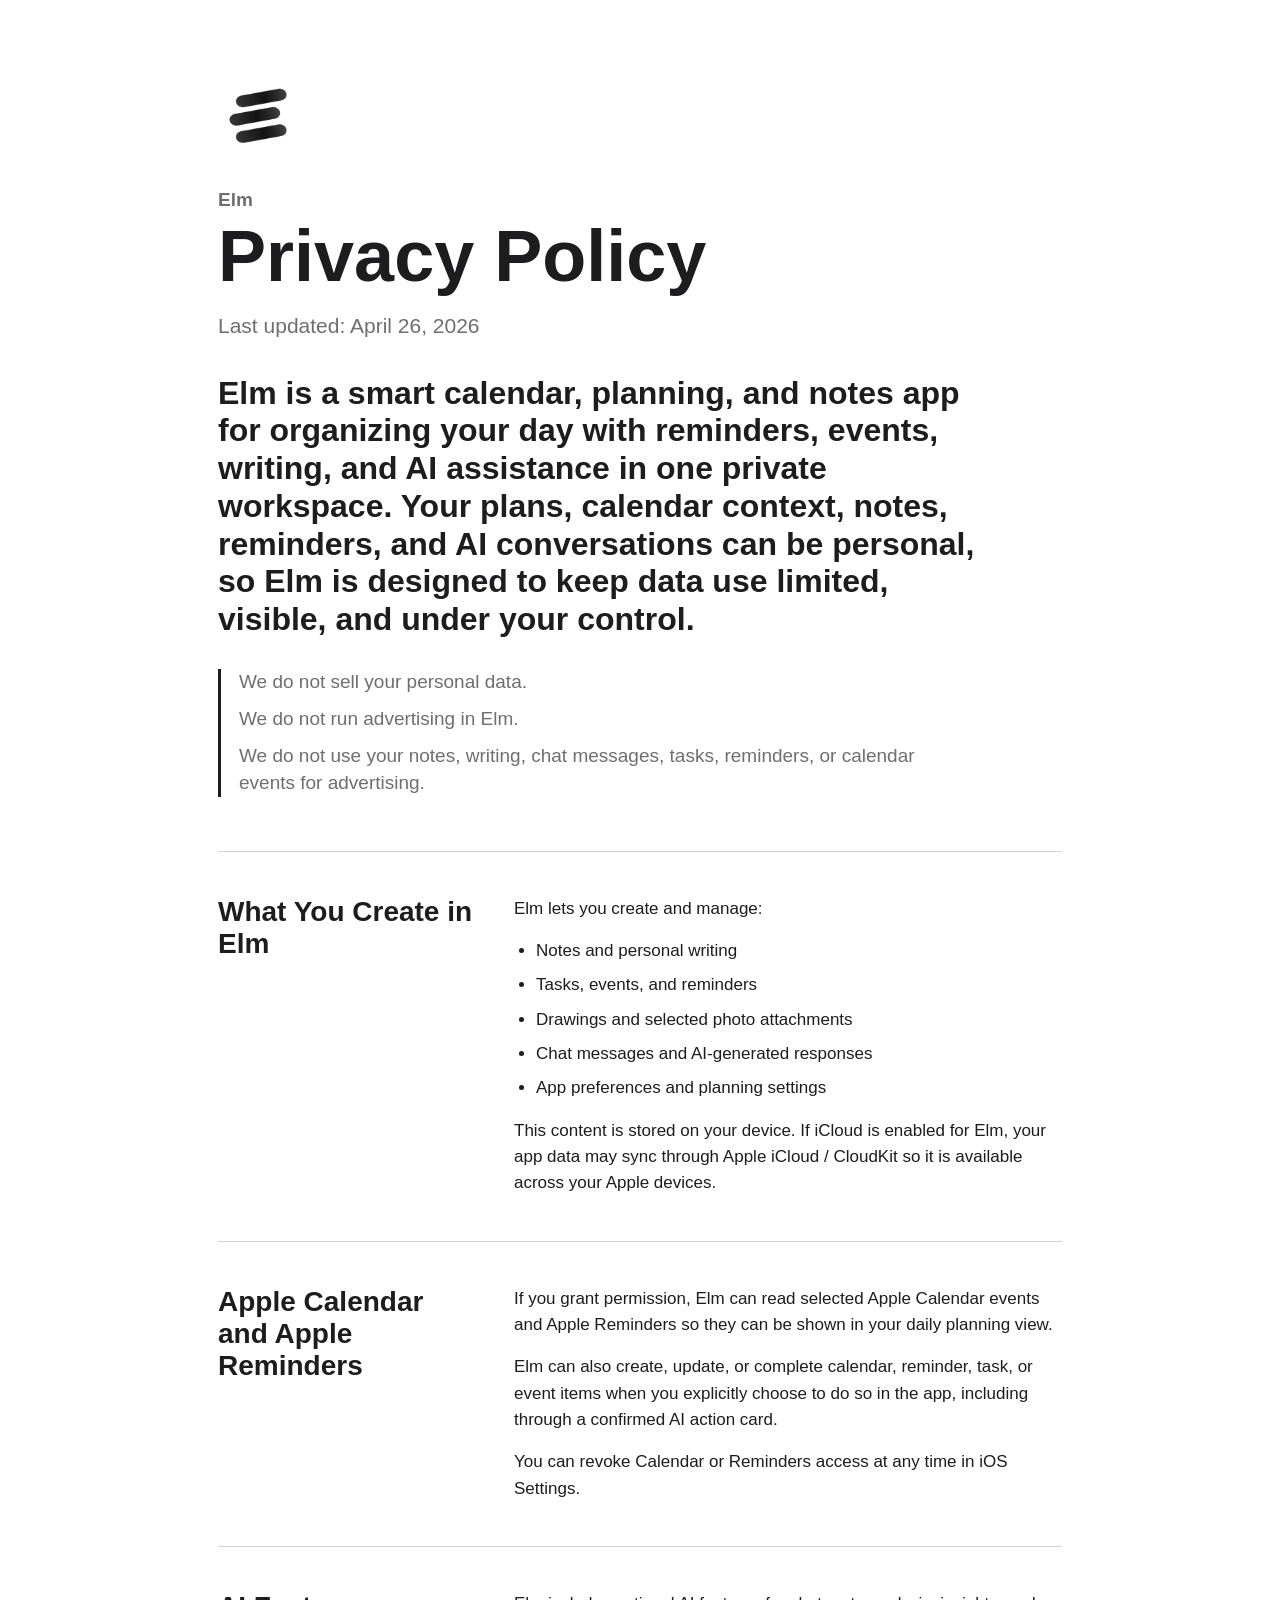
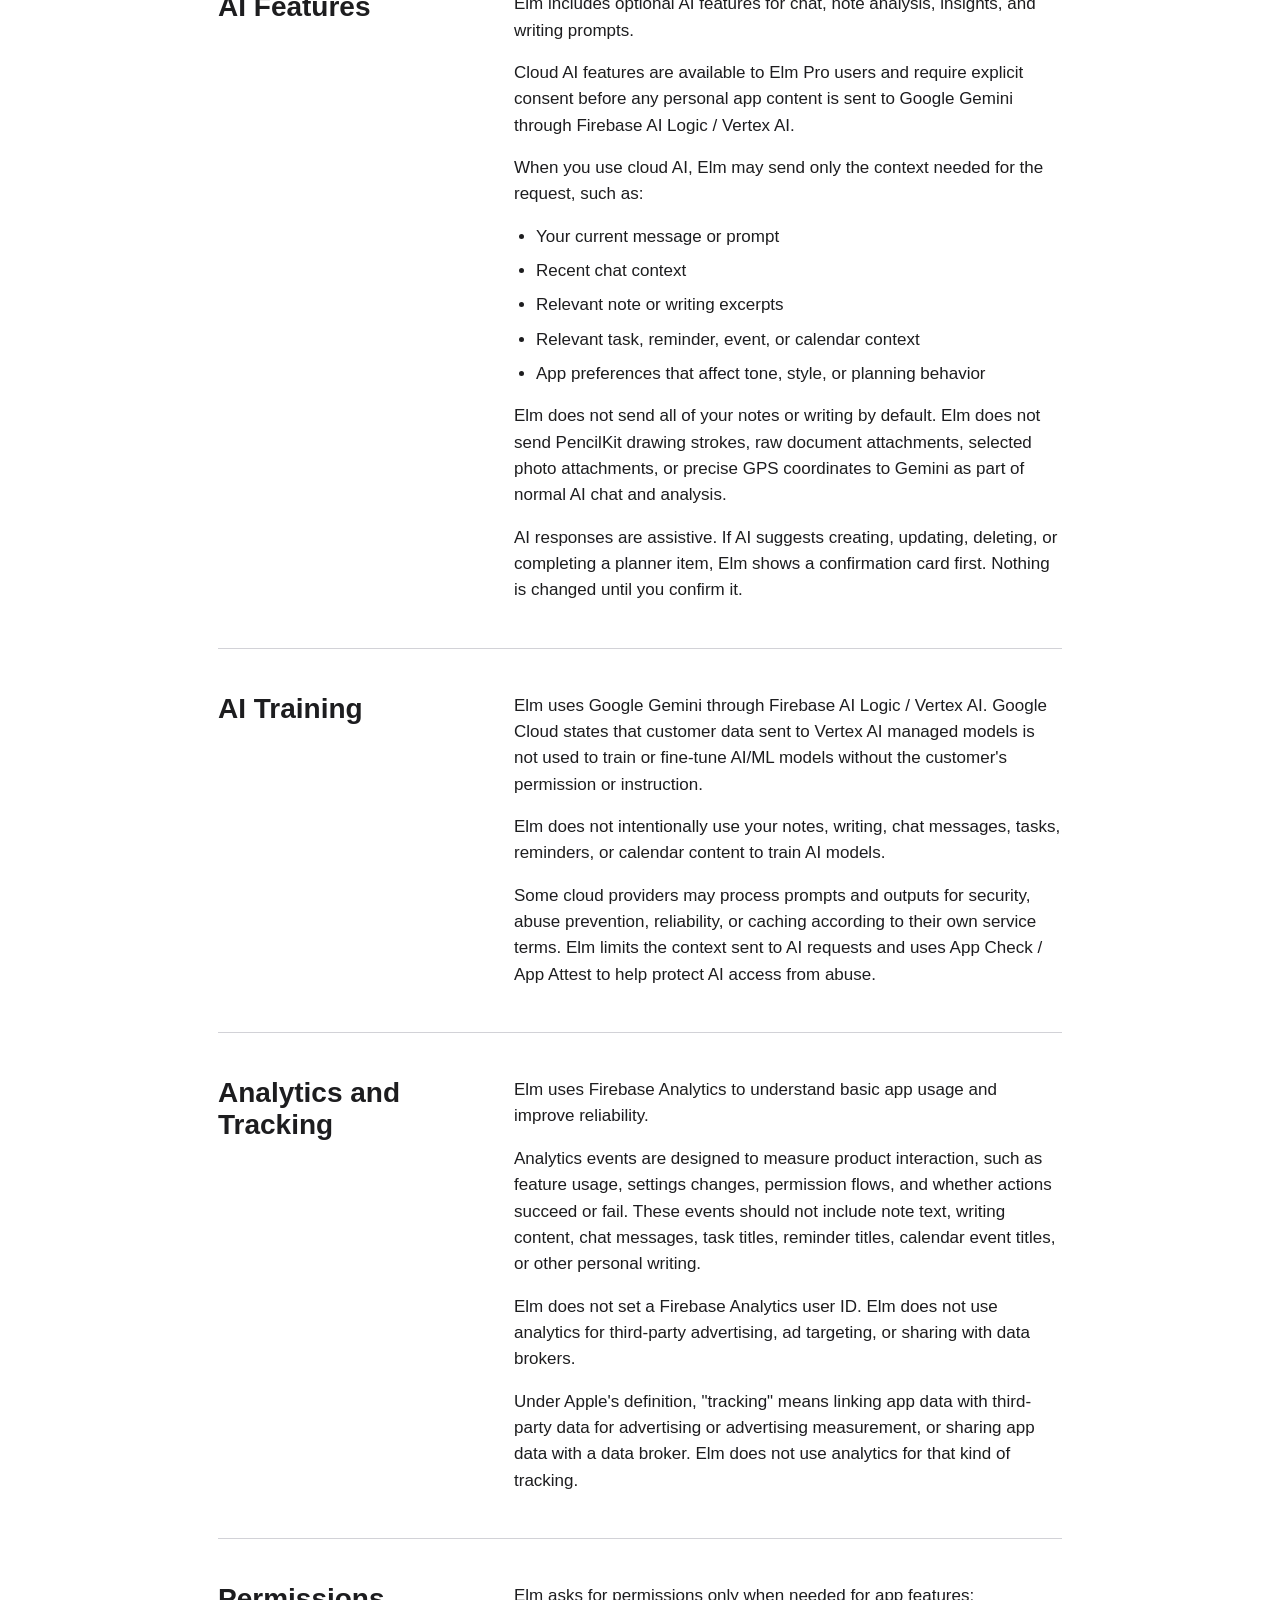
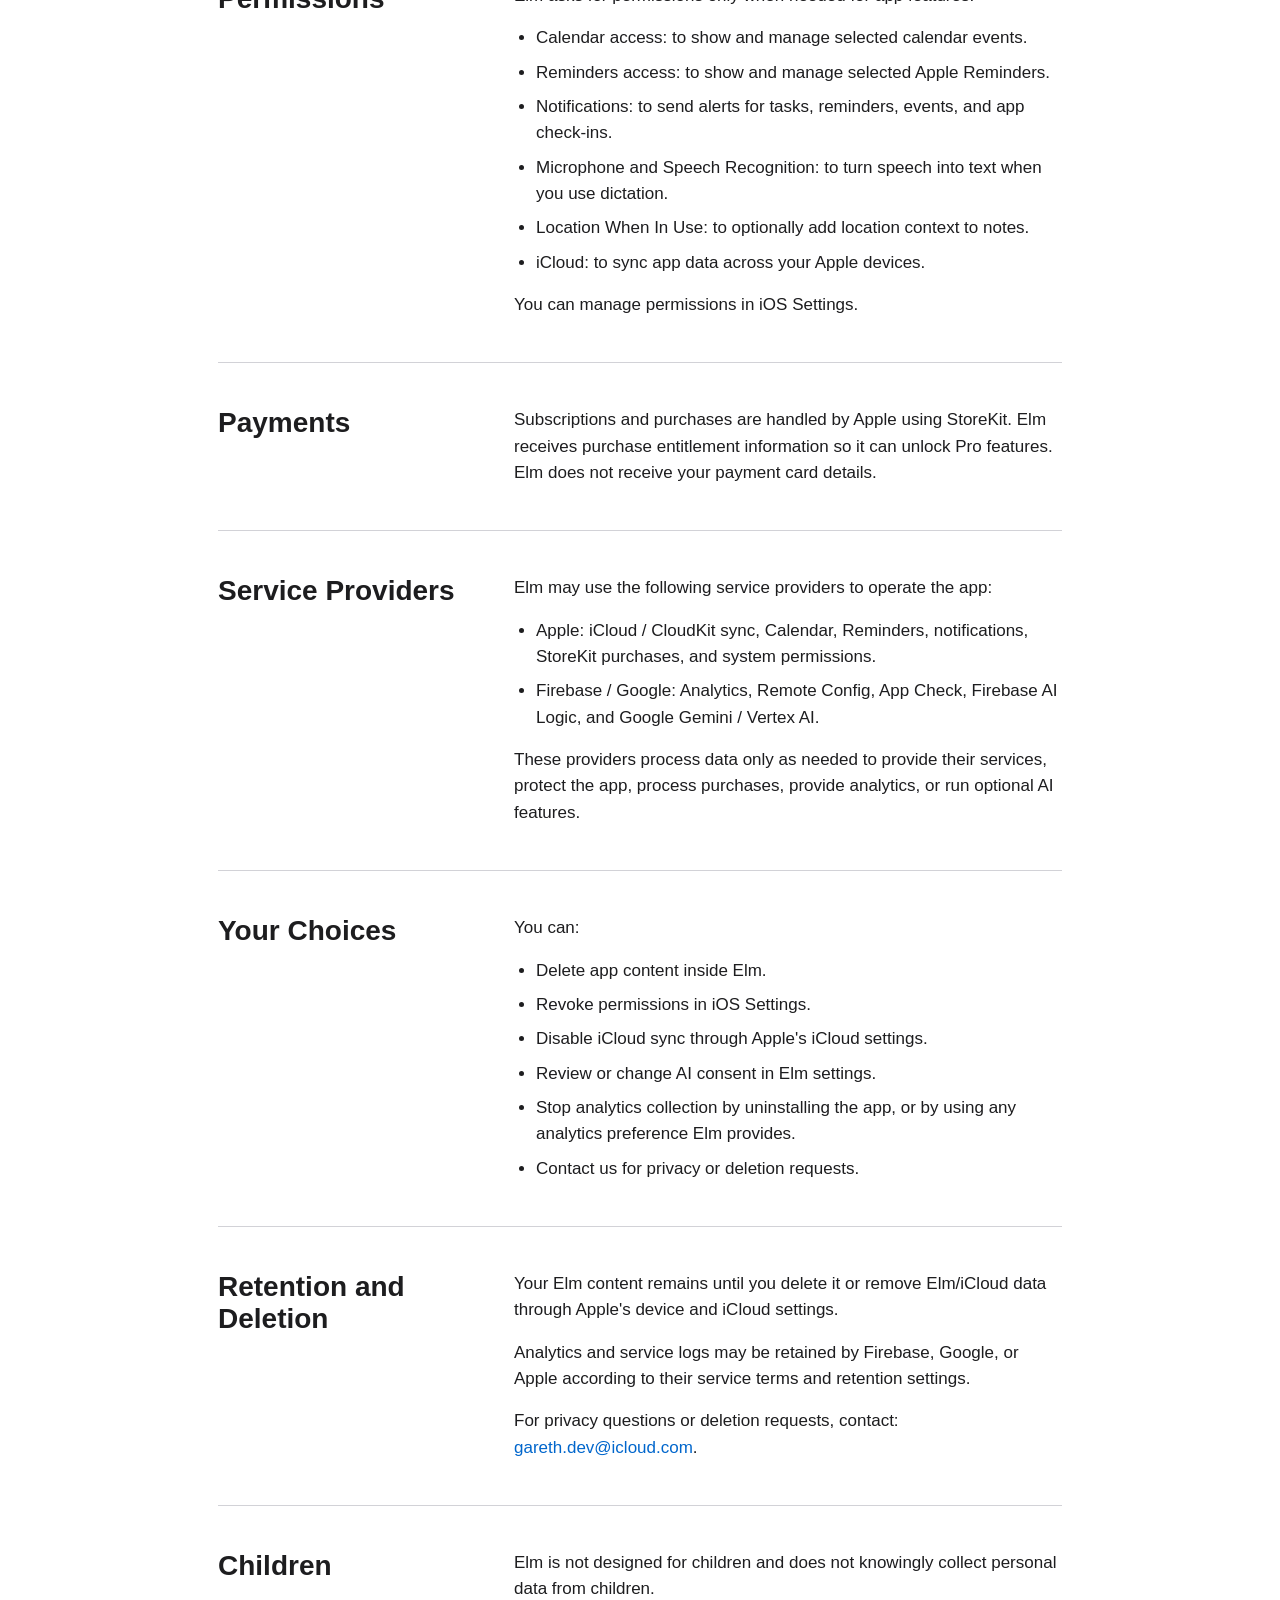
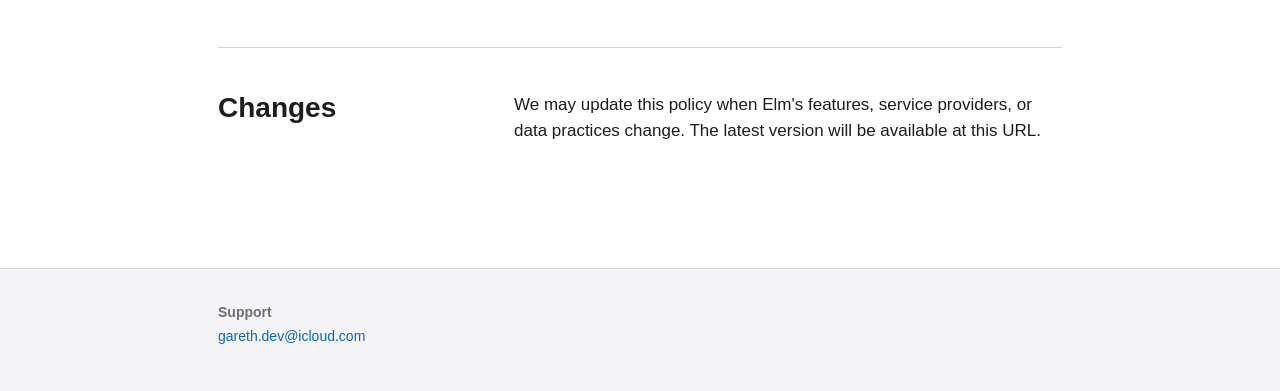
==== index.html @ 687cd0aa "Update Elm privacy policy site" ====
<!DOCTYPE html>
<html lang="en">
  <head>
    <meta charset="UTF-8" />
    <meta name="viewport" content="width=device-width, initial-scale=1.0" />
    <meta
      name="description"
      content="Privacy policy for Elm, a smart calendar and planning app for notes, reminders, events, writing, and optional AI assistance."
    />
    <meta name="application-name" content="Elm" />
    <meta name="robots" content="index, follow" />
    <meta name="theme-color" content="#f5f5f7" />
    <meta property="og:title" content="Elm Privacy Policy" />
    <meta
      property="og:description"
      content="How Elm handles notes, calendar context, reminders, analytics, payments, and optional AI features."
    />
    <meta property="og:type" content="website" />
    <meta name="twitter:card" content="summary" />
    <meta name="twitter:title" content="Elm Privacy Policy" />
    <meta
      name="twitter:description"
      content="How Elm handles notes, calendar context, reminders, analytics, payments, and optional AI features."
    />
    <title>Elm Privacy Policy</title>
    <link rel="stylesheet" href="styles.css" />
  </head>
  <body>
    <main class="policy-page">
      <article class="policy-document" aria-labelledby="policy-title">
        <header class="policy-header">
          <img
            src="elm-ghost-light.png"
            class="policy-logo"
            alt="Elm Ghost logo"
          />
          <p class="product-name">Elm</p>
          <h1 id="policy-title">Privacy Policy</h1>
          <p class="updated">Last updated: April 26, 2026</p>
          <p class="lead">
            Elm is a smart calendar, planning, and notes app for organizing your
            day with reminders, events, writing, and AI assistance in one
            private workspace. Your plans, calendar context, notes, reminders,
            and AI conversations can be personal, so Elm is designed to keep
            data use limited, visible, and under your control.
          </p>
          <div class="promise-list" aria-label="Privacy commitments">
            <p>We do not sell your personal data.</p>
            <p>We do not run advertising in Elm.</p>
            <p>
              We do not use your notes, writing, chat messages, tasks,
              reminders, or calendar events for advertising.
            </p>
          </div>
        </header>

        <section>
          <h2>What You Create in Elm</h2>
          <div class="section-content">
            <p>Elm lets you create and manage:</p>
            <ul>
              <li>Notes and personal writing</li>
              <li>Tasks, events, and reminders</li>
              <li>Drawings and selected photo attachments</li>
              <li>Chat messages and AI-generated responses</li>
              <li>App preferences and planning settings</li>
            </ul>
            <p>
              This content is stored on your device. If iCloud is enabled for
              Elm, your app data may sync through Apple iCloud / CloudKit so it
              is available across your Apple devices.
            </p>
          </div>
        </section>

        <section>
          <h2>Apple Calendar and Apple Reminders</h2>
          <div class="section-content">
            <p>
              If you grant permission, Elm can read selected Apple Calendar
              events and Apple Reminders so they can be shown in your daily
              planning view.
            </p>
            <p>
              Elm can also create, update, or complete calendar, reminder, task,
              or event items when you explicitly choose to do so in the app,
              including through a confirmed AI action card.
            </p>
            <p>
              You can revoke Calendar or Reminders access at any time in iOS
              Settings.
            </p>
          </div>
        </section>

        <section>
          <h2>AI Features</h2>
          <div class="section-content">
            <p>
              Elm includes optional AI features for chat, note analysis,
              insights, and writing prompts.
            </p>
            <p>
              Cloud AI features are available to Elm Pro users and require
              explicit consent before any personal app content is sent to Google
              Gemini through Firebase AI Logic / Vertex AI.
            </p>
            <p>
              When you use cloud AI, Elm may send only the context needed for
              the request, such as:
            </p>
            <ul>
              <li>Your current message or prompt</li>
              <li>Recent chat context</li>
              <li>Relevant note or writing excerpts</li>
              <li>Relevant task, reminder, event, or calendar context</li>
              <li>
                App preferences that affect tone, style, or planning behavior
              </li>
            </ul>
            <p>
              Elm does not send all of your notes or writing by default. Elm
              does not send PencilKit drawing strokes, raw document attachments,
              selected photo attachments, or precise GPS coordinates to Gemini
              as part of normal AI chat and analysis.
            </p>
            <p>
              AI responses are assistive. If AI suggests creating, updating,
              deleting, or completing a planner item, Elm shows a confirmation
              card first. Nothing is changed until you confirm it.
            </p>
          </div>
        </section>

        <section>
          <h2>AI Training</h2>
          <div class="section-content">
            <p>
              Elm uses Google Gemini through Firebase AI Logic / Vertex AI.
              Google Cloud states that customer data sent to Vertex AI managed
              models is not used to train or fine-tune AI/ML models without the
              customer's permission or instruction.
            </p>
            <p>
              Elm does not intentionally use your notes, writing, chat messages,
              tasks, reminders, or calendar content to train AI models.
            </p>
            <p>
              Some cloud providers may process prompts and outputs for security,
              abuse prevention, reliability, or caching according to their own
              service terms. Elm limits the context sent to AI requests and uses
              App Check / App Attest to help protect AI access from abuse.
            </p>
          </div>
        </section>

        <section>
          <h2>Analytics and Tracking</h2>
          <div class="section-content">
            <p>
              Elm uses Firebase Analytics to understand basic app usage and
              improve reliability.
            </p>
            <p>
              Analytics events are designed to measure product interaction, such
              as feature usage, settings changes, permission flows, and whether
              actions succeed or fail. These events should not include note
              text, writing content, chat messages, task titles, reminder
              titles, calendar event titles, or other personal writing.
            </p>
            <p>
              Elm does not set a Firebase Analytics user ID. Elm does not use
              analytics for third-party advertising, ad targeting, or sharing
              with data brokers.
            </p>
            <p>
              Under Apple's definition, "tracking" means linking app data with
              third-party data for advertising or advertising measurement, or
              sharing app data with a data broker. Elm does not use analytics
              for that kind of tracking.
            </p>
          </div>
        </section>

        <section>
          <h2>Permissions</h2>
          <div class="section-content">
            <p>Elm asks for permissions only when needed for app features:</p>
            <ul>
              <li>
                Calendar access: to show and manage selected calendar events.
              </li>
              <li>
                Reminders access: to show and manage selected Apple Reminders.
              </li>
              <li>
                Notifications: to send alerts for tasks, reminders, events, and
                app check-ins.
              </li>
              <li>
                Microphone and Speech Recognition: to turn speech into text when
                you use dictation.
              </li>
              <li>
                Location When In Use: to optionally add location context to
                notes.
              </li>
              <li>iCloud: to sync app data across your Apple devices.</li>
            </ul>
            <p>You can manage permissions in iOS Settings.</p>
          </div>
        </section>

        <section>
          <h2>Payments</h2>
          <div class="section-content">
            <p>
              Subscriptions and purchases are handled by Apple using StoreKit.
              Elm receives purchase entitlement information so it can unlock
              Pro features. Elm does not receive your payment card details.
            </p>
          </div>
        </section>

        <section>
          <h2>Service Providers</h2>
          <div class="section-content">
            <p>Elm may use the following service providers to operate the app:</p>
            <ul>
              <li>
                Apple: iCloud / CloudKit sync, Calendar, Reminders,
                notifications, StoreKit purchases, and system permissions.
              </li>
              <li>
                Firebase / Google: Analytics, Remote Config, App Check, Firebase
                AI Logic, and Google Gemini / Vertex AI.
              </li>
            </ul>
            <p>
              These providers process data only as needed to provide their
              services, protect the app, process purchases, provide analytics,
              or run optional AI features.
            </p>
          </div>
        </section>

        <section>
          <h2>Your Choices</h2>
          <div class="section-content">
            <p>You can:</p>
            <ul>
              <li>Delete app content inside Elm.</li>
              <li>Revoke permissions in iOS Settings.</li>
              <li>Disable iCloud sync through Apple's iCloud settings.</li>
              <li>Review or change AI consent in Elm settings.</li>
              <li>
                Stop analytics collection by uninstalling the app, or by using
                any analytics preference Elm provides.
              </li>
              <li>Contact us for privacy or deletion requests.</li>
            </ul>
          </div>
        </section>

        <section>
          <h2>Retention and Deletion</h2>
          <div class="section-content">
            <p>
              Your Elm content remains until you delete it or remove Elm/iCloud
              data through Apple's device and iCloud settings.
            </p>
            <p>
              Analytics and service logs may be retained by Firebase, Google, or
              Apple according to their service terms and retention settings.
            </p>
            <p>
              For privacy questions or deletion requests, contact:
              <a href="mailto:gareth.dev@icloud.com">gareth.dev@icloud.com</a>.
            </p>
          </div>
        </section>

        <section>
          <h2>Children</h2>
          <div class="section-content">
            <p>
              Elm is not designed for children and does not knowingly collect
              personal data from children.
            </p>
          </div>
        </section>

        <section>
          <h2>Changes</h2>
          <div class="section-content">
            <p>
              We may update this policy when Elm's features, service providers,
              or data practices change. The latest version will be available at
              this URL.
            </p>
          </div>
        </section>
      </article>
    </main>

    <footer class="site-footer">
      <p>Support</p>
      <a href="mailto:gareth.dev@icloud.com">gareth.dev@icloud.com</a>
    </footer>
  </body>
</html>
---- styles.css ----
:root {
  --page: #f5f5f7;
  --surface: #ffffff;
  --text: #1d1d1f;
  --secondary: #6e6e73;
  --separator: #d2d2d7;
  --link: #0066cc;
  --link-hover: #004c99;
}

* {
  box-sizing: border-box;
}

html {
  background: var(--page);
  color: var(--text);
  font-family: -apple-system, BlinkMacSystemFont, "SF Pro Text", "Helvetica Neue",
    Arial, sans-serif;
  font-size: 17px;
}

body {
  margin: 0;
  min-height: 100vh;
  background: var(--page);
}

img {
  display: block;
  max-width: 100%;
  height: auto;
}

a {
  color: var(--link);
  text-decoration: none;
}

a:hover,
a:focus-visible {
  color: var(--link-hover);
  text-decoration: underline;
}

.policy-page {
  background: var(--surface);
  border-bottom: 1px solid var(--separator);
}

.policy-document {
  width: min(100%, 900px);
  margin: 0 auto;
  padding: 72px 28px 80px;
}

.policy-header {
  padding-bottom: 54px;
}

.policy-logo {
  width: 88px;
  height: 88px;
  margin-bottom: 28px;
  object-fit: contain;
}

.product-name {
  margin: 0 0 6px;
  color: var(--secondary);
  font-size: 19px;
  font-weight: 600;
  line-height: 1.3;
}

h1,
h2,
p {
  margin: 0;
}

h1 {
  max-width: 760px;
  font-size: clamp(44px, 7vw, 72px);
  font-weight: 700;
  line-height: 1.04;
}

.updated {
  margin-top: 18px;
  color: var(--secondary);
  font-size: 21px;
  line-height: 1.38;
}

.lead {
  max-width: 760px;
  margin-top: 34px;
  font-size: clamp(23px, 3vw, 32px);
  font-weight: 600;
  line-height: 1.18;
}

.promise-list {
  display: grid;
  gap: 10px;
  max-width: 720px;
  margin-top: 30px;
  padding-left: 18px;
  border-left: 3px solid var(--text);
}

.promise-list p {
  color: var(--secondary);
  font-size: 19px;
  line-height: 1.42;
}

section {
  display: grid;
  grid-template-columns: minmax(180px, 260px) minmax(0, 1fr);
  column-gap: 36px;
  padding: 44px 0;
  border-top: 1px solid var(--separator);
}

section h2 {
  font-size: 28px;
  font-weight: 700;
  line-height: 1.14;
}

.section-content {
  grid-column: 2;
}

.section-content p + p,
.section-content p + ul,
.section-content ul + p {
  margin-top: 16px;
}

section p,
section li {
  color: var(--text);
  font-size: 17px;
  line-height: 1.55;
}

ul {
  margin: 0;
  padding-left: 22px;
}

li + li {
  margin-top: 8px;
}

.site-footer {
  width: min(100%, 900px);
  margin: 0 auto;
  padding: 34px 28px 44px;
  color: var(--secondary);
  font-size: 14px;
  line-height: 1.4;
}

.site-footer p {
  margin-bottom: 4px;
  font-weight: 600;
}

@media (max-width: 700px) {
  html {
    font-size: 16px;
  }

  .policy-document {
    padding: 48px 22px 64px;
  }

  .policy-header {
    padding-bottom: 38px;
  }

  .policy-logo {
    width: 72px;
    height: 72px;
    margin-bottom: 22px;
  }

  .updated {
    font-size: 18px;
  }

  .lead {
    margin-top: 26px;
  }

  section {
    display: block;
    padding: 34px 0;
  }

  section h2 {
    margin-bottom: 18px;
    font-size: 24px;
  }

  .section-content p + p,
  .section-content p + ul,
  .section-content ul + p {
    margin-top: 14px;
  }

  .site-footer {
    padding: 28px 22px 38px;
  }
}
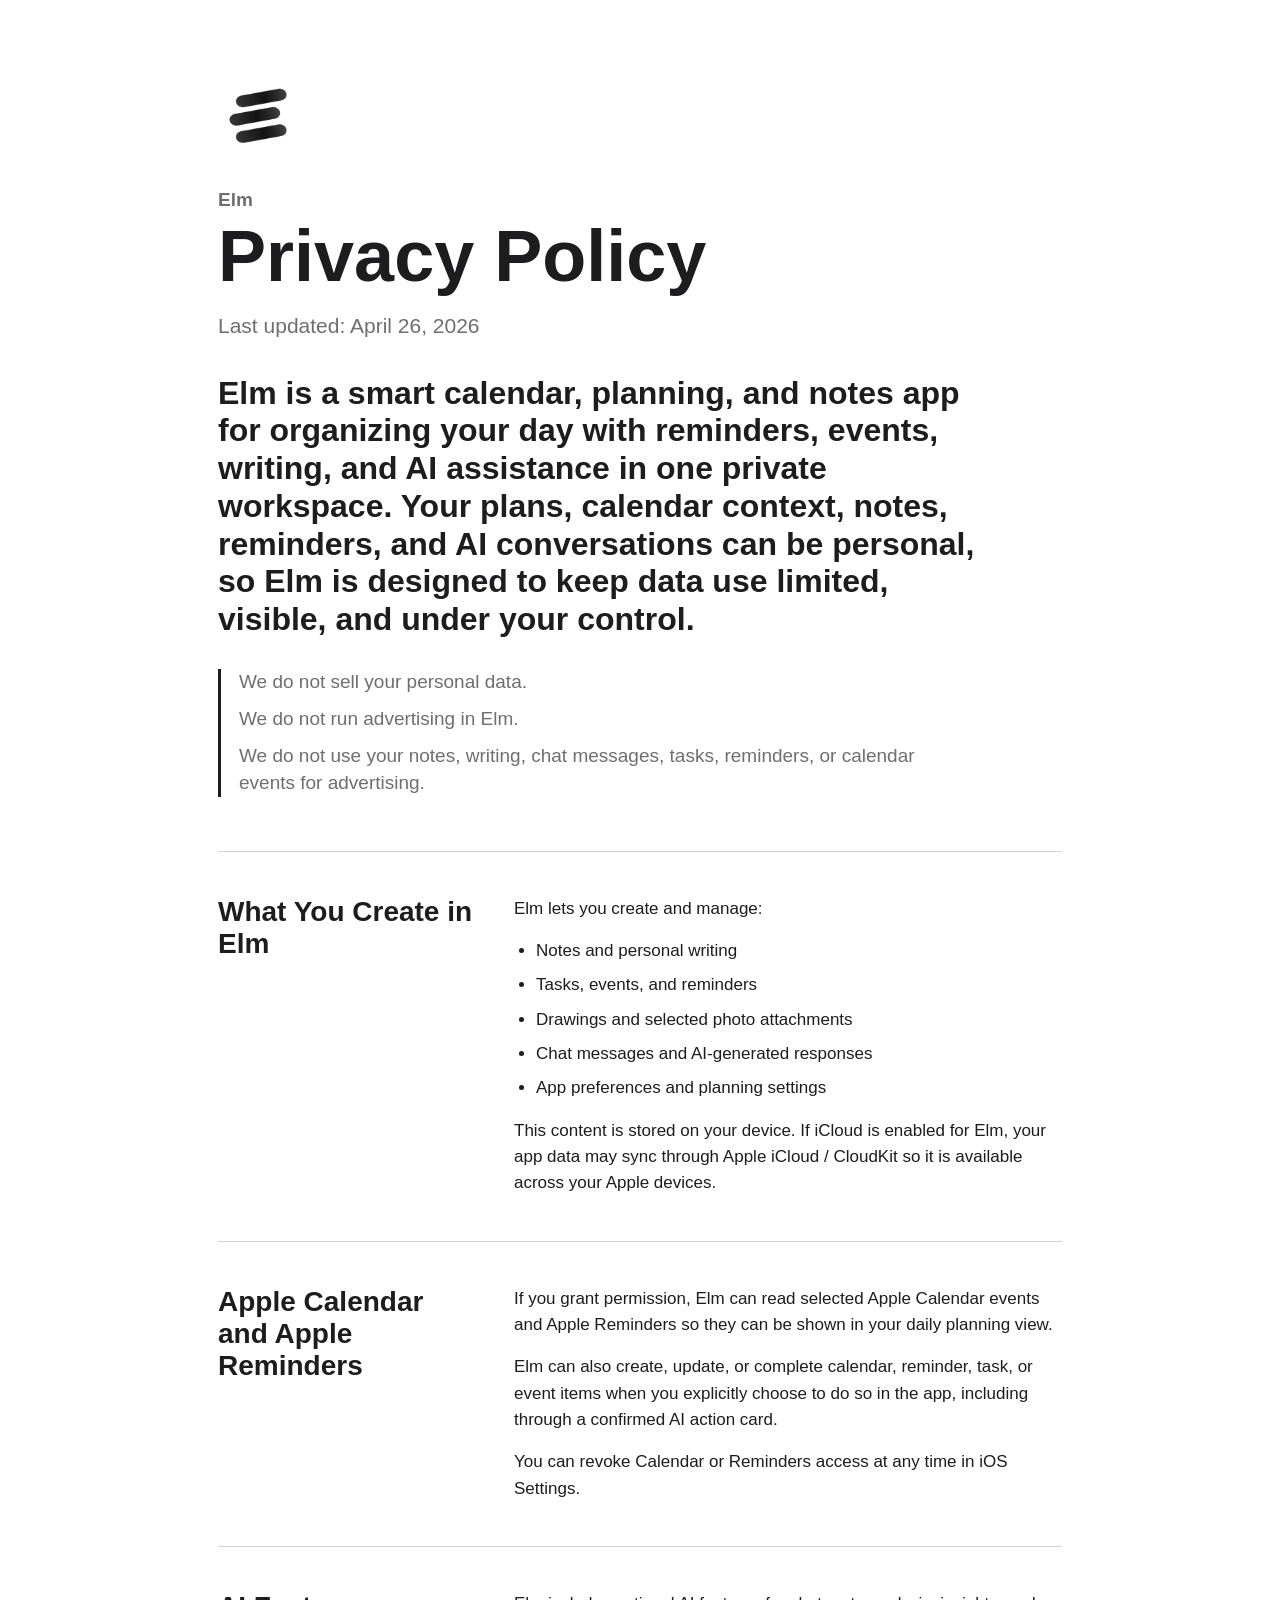
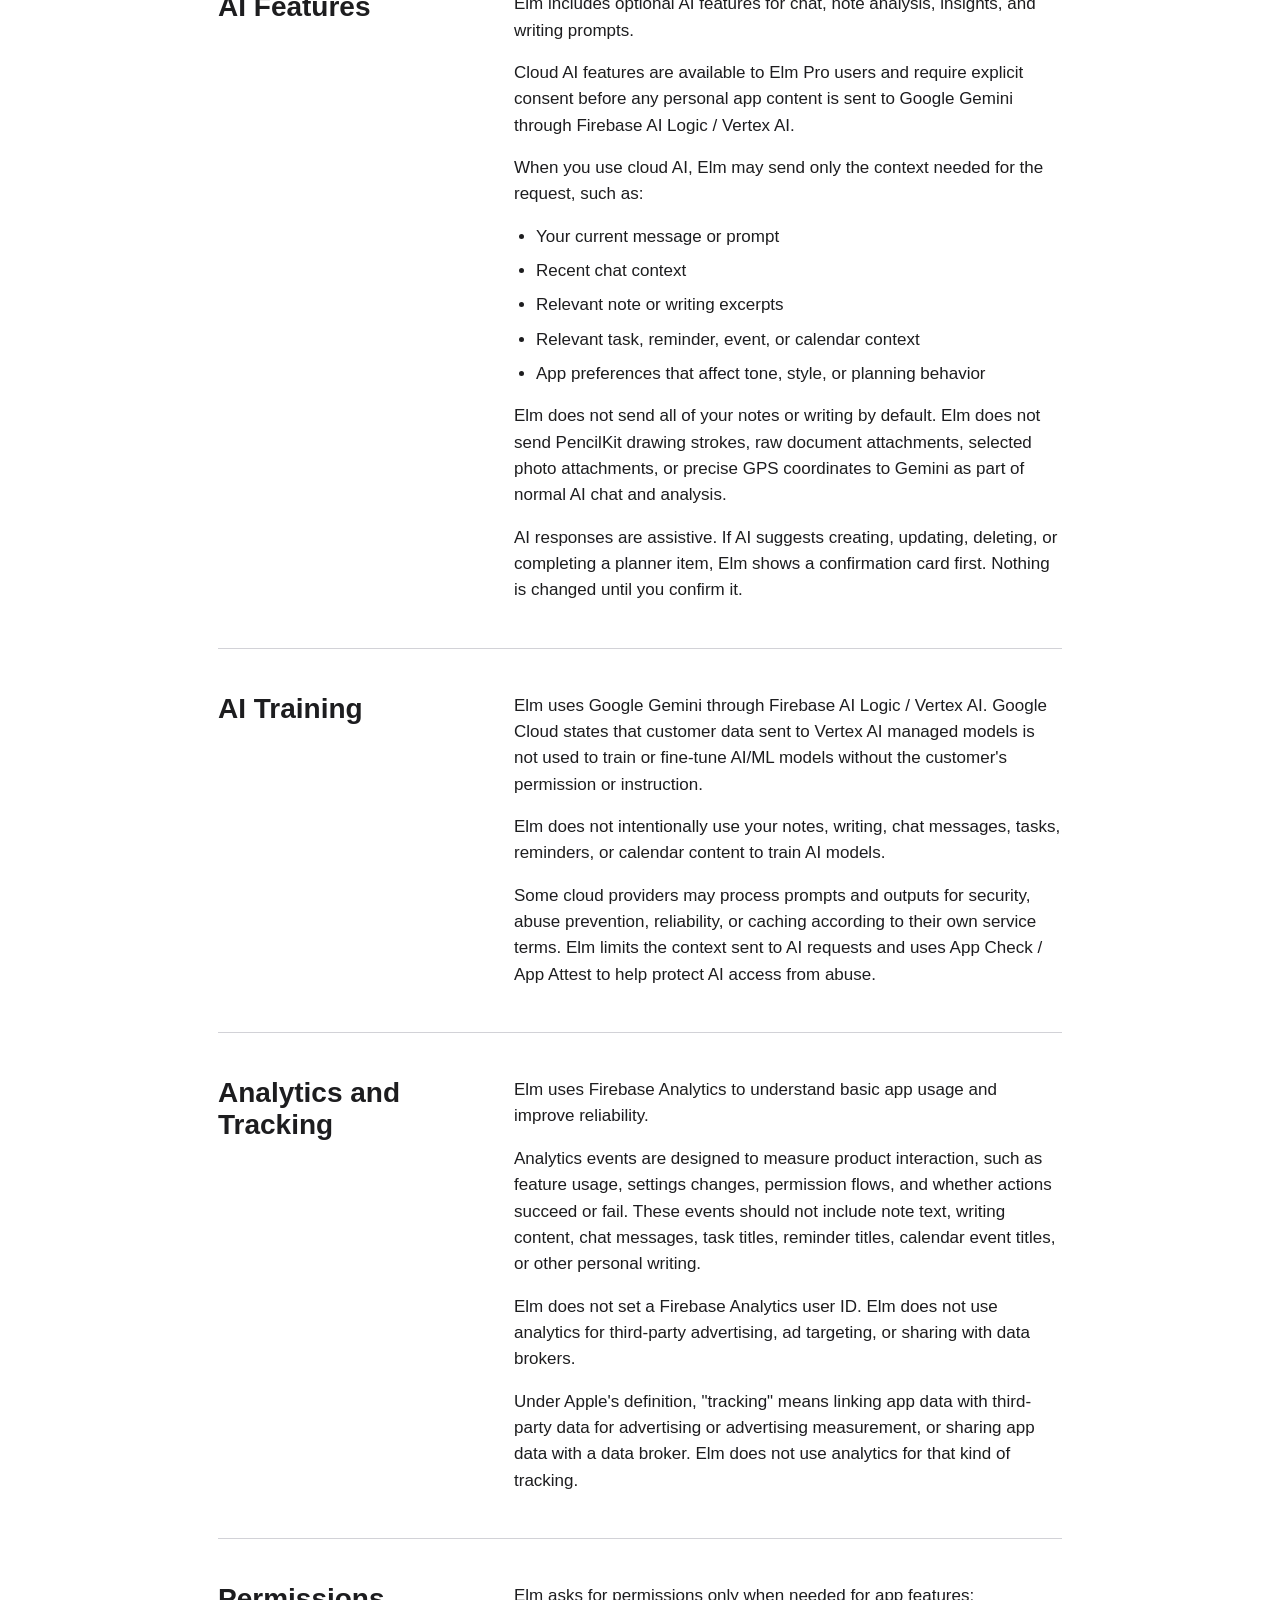
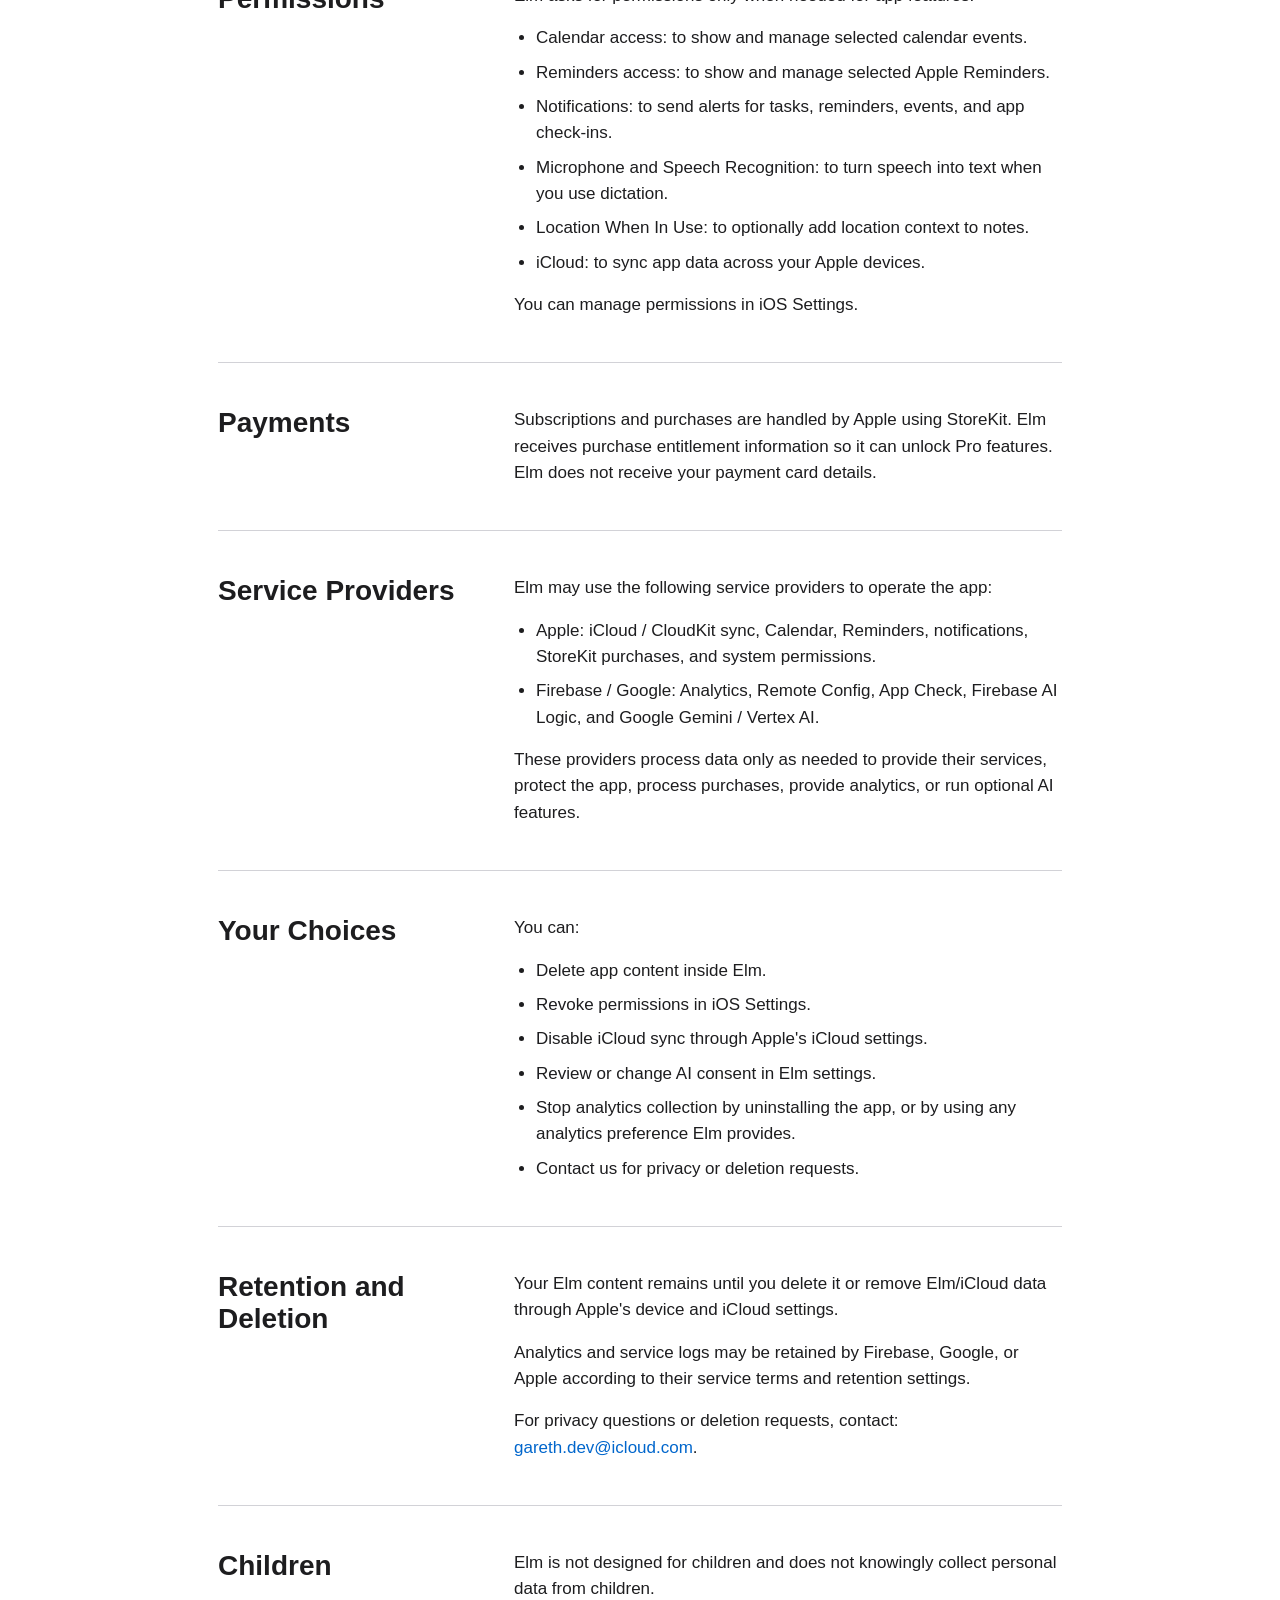
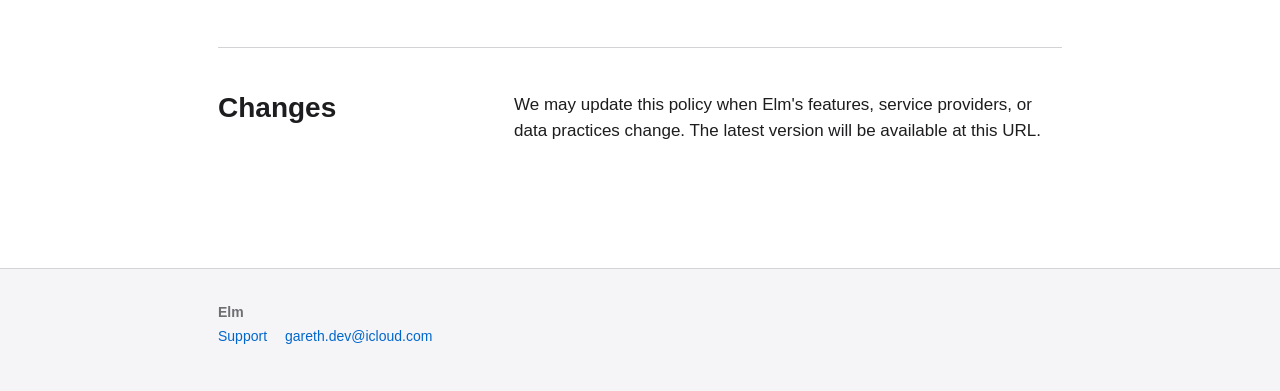
==== commit 0941a5df: "Add Elm support page" ====
--- a/index.html
+++ b/index.html
@@ -304,8 +304,11 @@
     </main>
 
     <footer class="site-footer">
-      <p>Support</p>
-      <a href="mailto:gareth.dev@icloud.com">gareth.dev@icloud.com</a>
+      <p>Elm</p>
+      <nav class="footer-links" aria-label="Footer links">
+        <a href="support.html">Support</a>
+        <a href="mailto:gareth.dev@icloud.com">gareth.dev@icloud.com</a>
+      </nav>
     </footer>
   </body>
 </html>
--- a/styles.css
+++ b/styles.css
@@ -170,6 +170,12 @@
   font-weight: 600;
 }
 
+.footer-links {
+  display: flex;
+  flex-wrap: wrap;
+  gap: 10px 18px;
+}
+
 @media (max-width: 700px) {
   html {
     font-size: 16px;
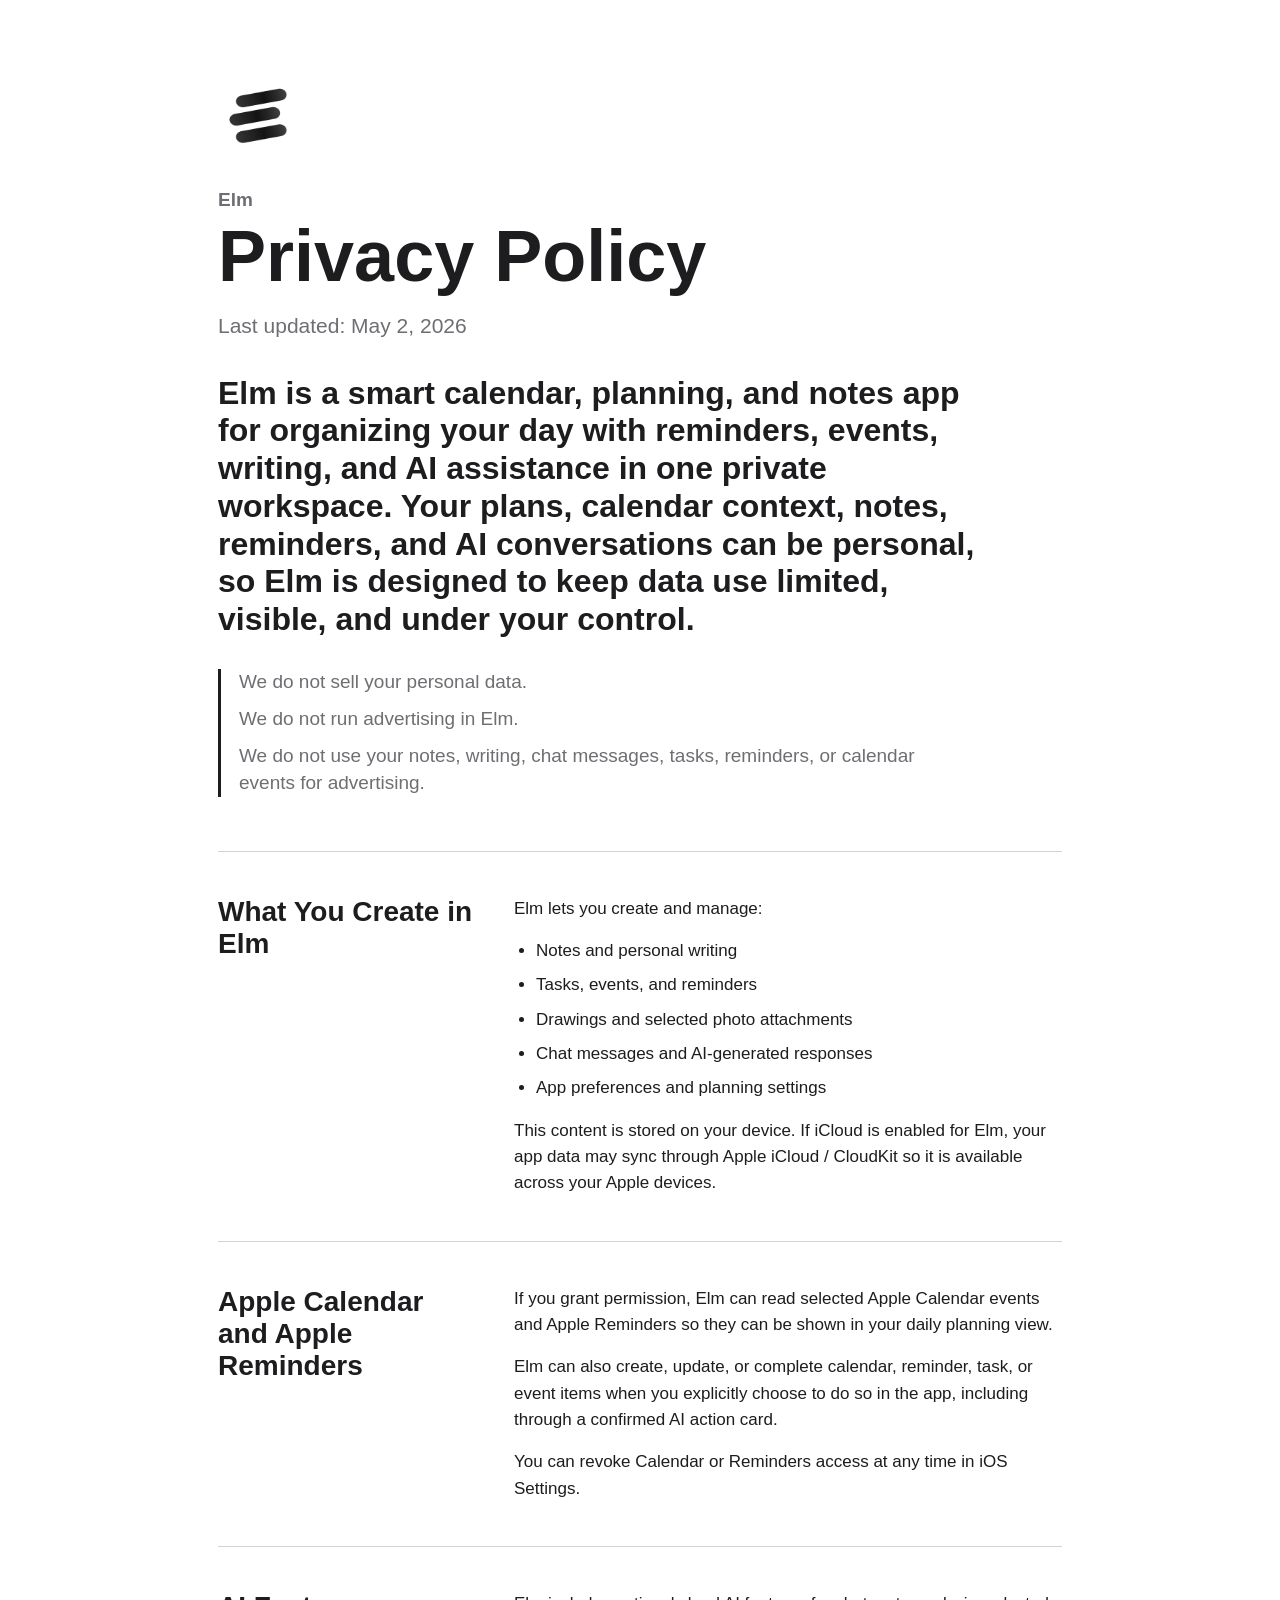
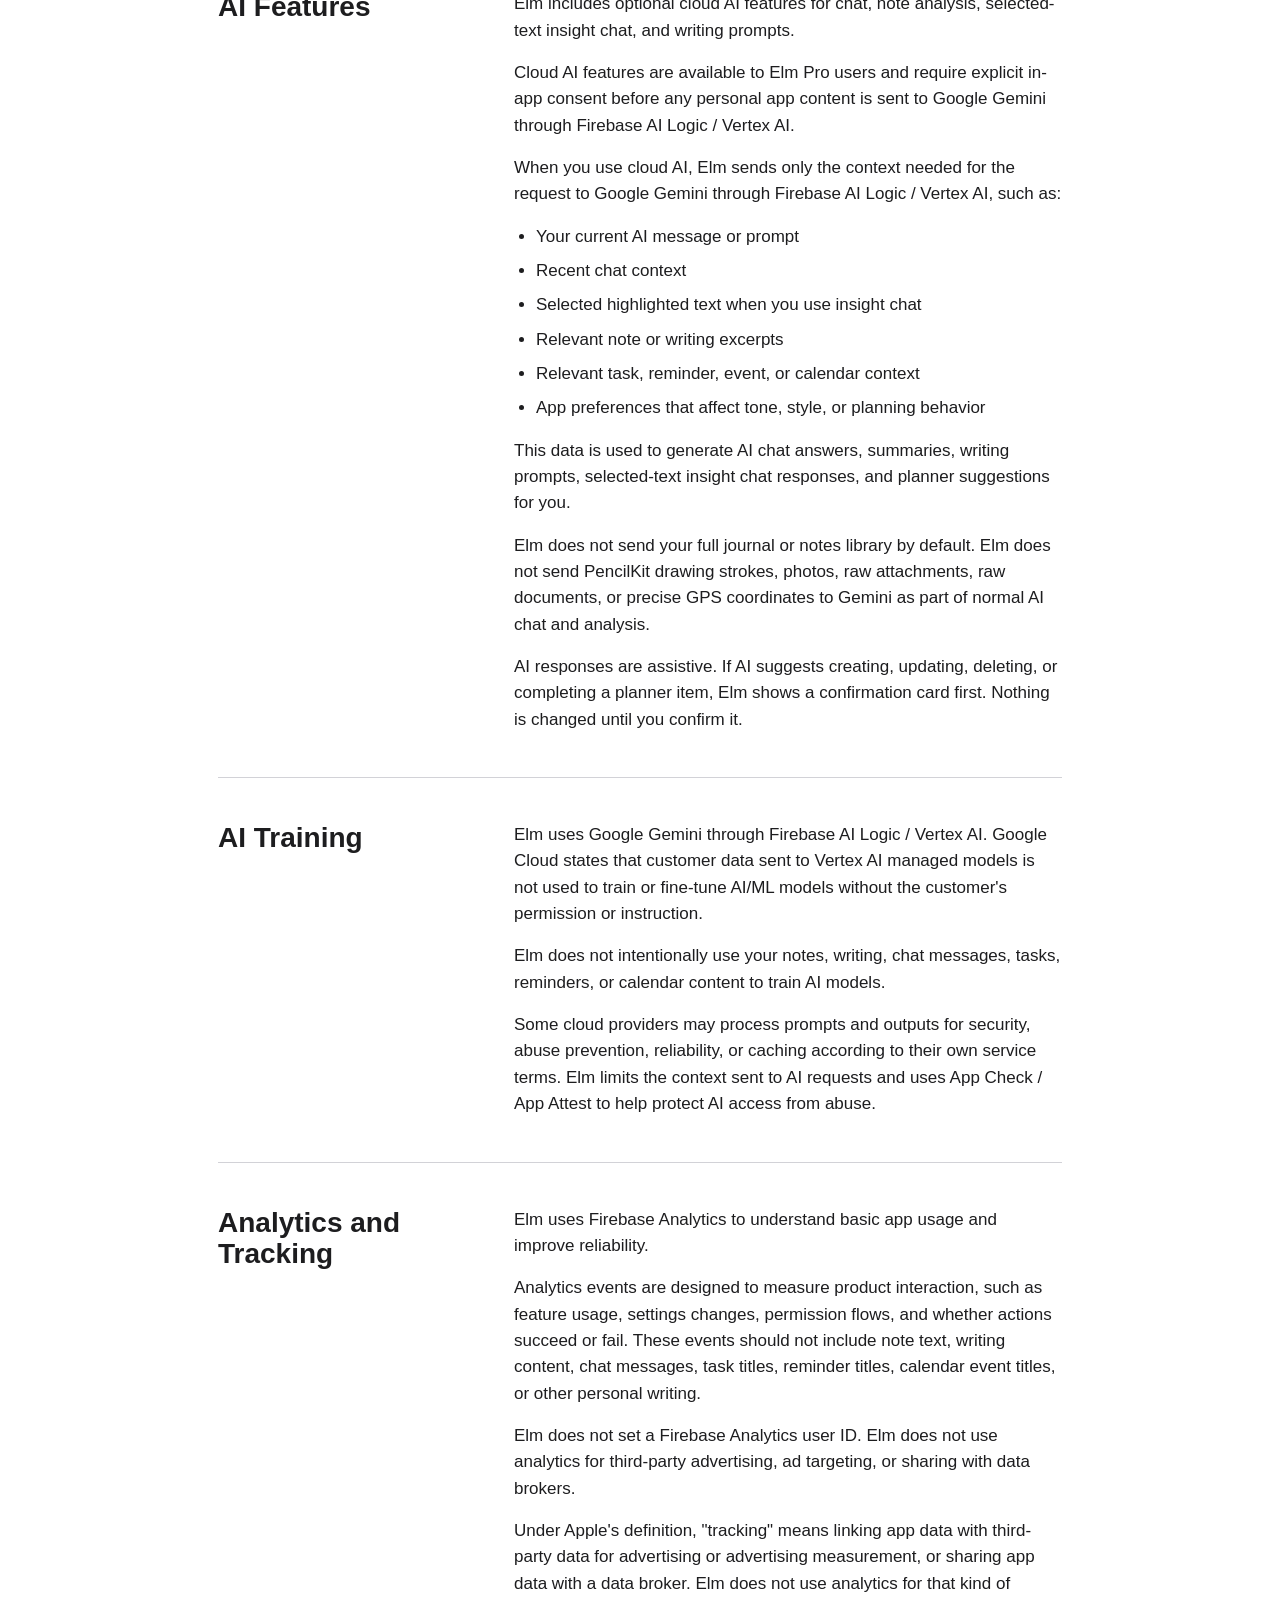
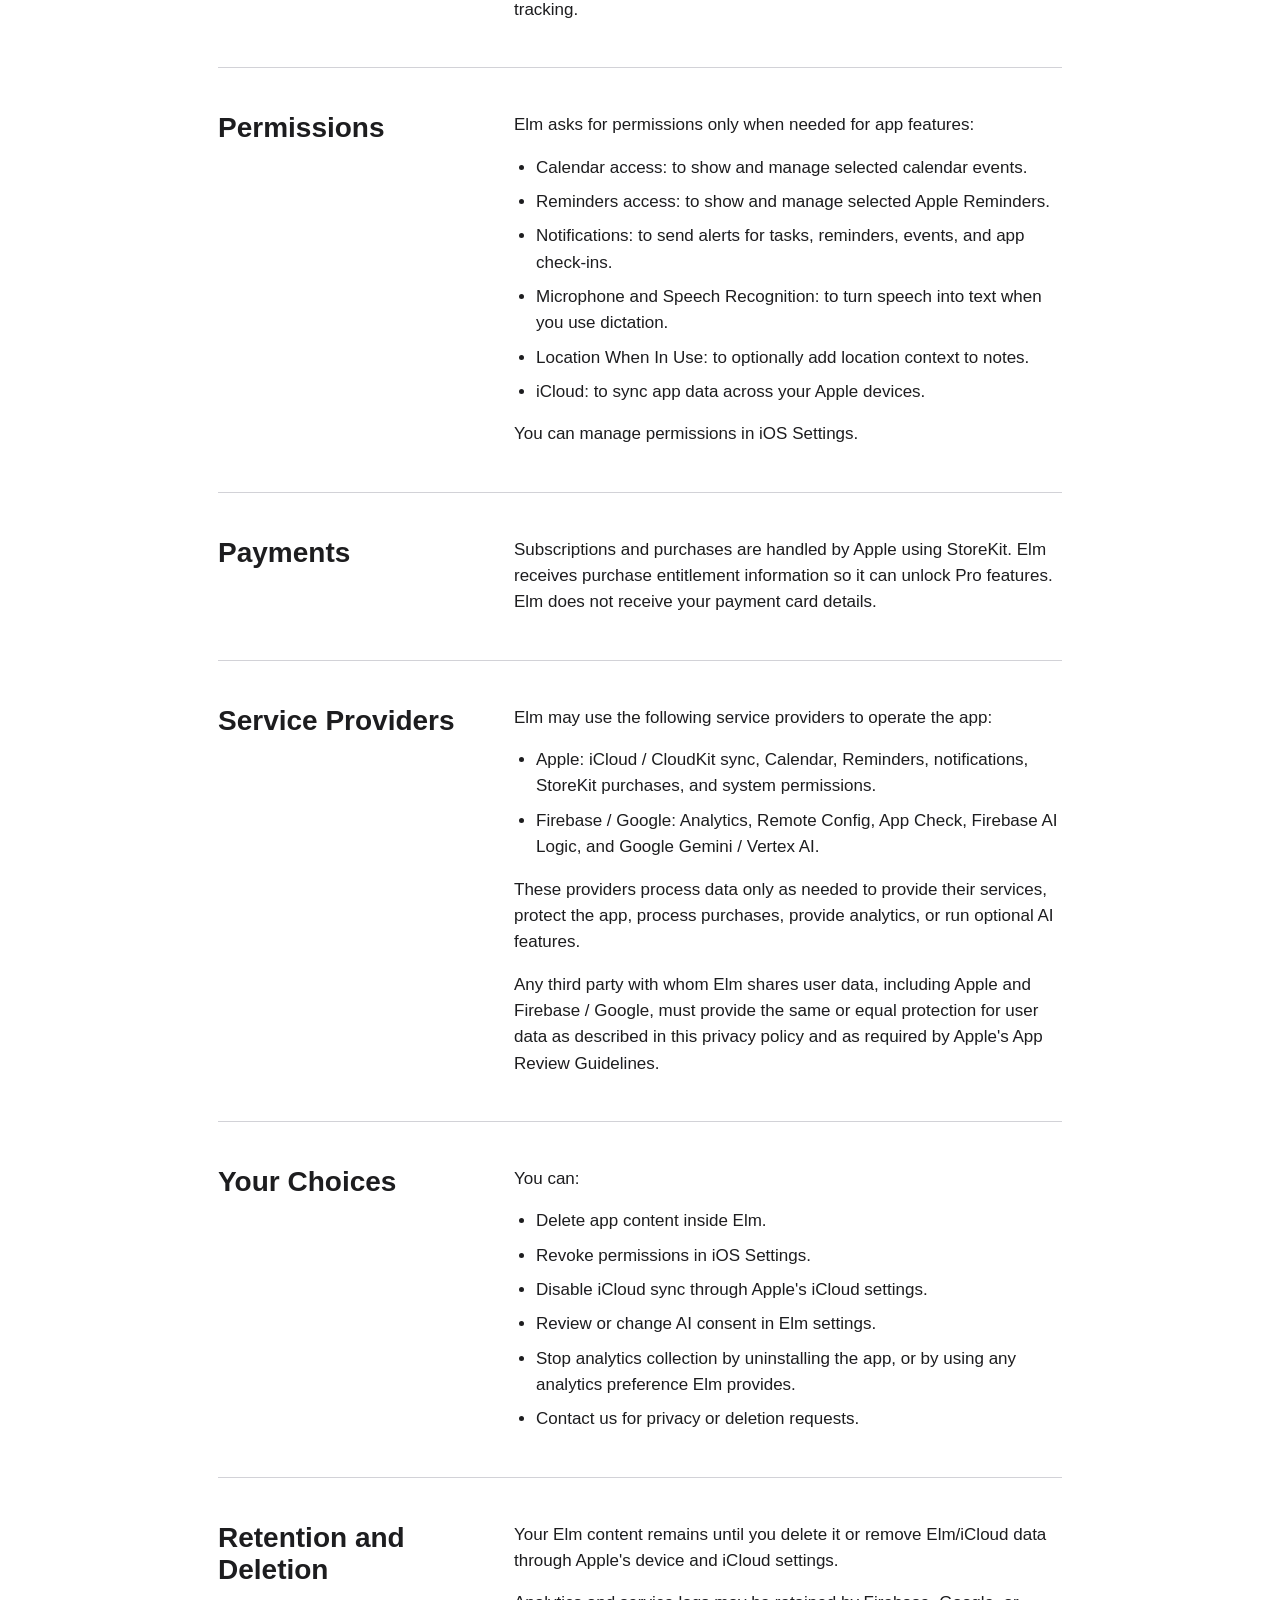
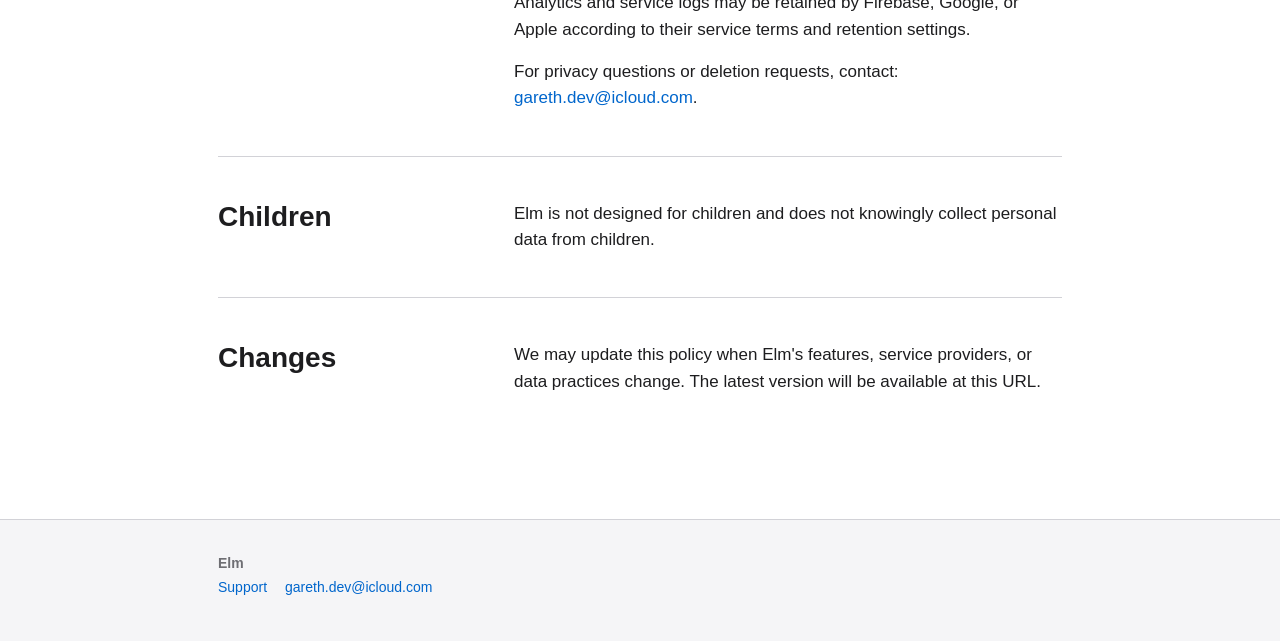
==== commit b4041f41: "fix: consnet wording" ====
--- a/index.html
+++ b/index.html
@@ -36,7 +36,7 @@
           />
           <p class="product-name">Elm</p>
           <h1 id="policy-title">Privacy Policy</h1>
-          <p class="updated">Last updated: April 26, 2026</p>
+          <p class="updated">Last updated: May 2, 2026</p>
           <p class="lead">
             Elm is a smart calendar, planning, and notes app for organizing your
             day with reminders, events, writing, and AI assistance in one
@@ -97,21 +97,23 @@
           <h2>AI Features</h2>
           <div class="section-content">
             <p>
-              Elm includes optional AI features for chat, note analysis,
-              insights, and writing prompts.
+              Elm includes optional cloud AI features for chat, note analysis,
+              selected-text insight chat, and writing prompts.
             </p>
             <p>
               Cloud AI features are available to Elm Pro users and require
-              explicit consent before any personal app content is sent to Google
-              Gemini through Firebase AI Logic / Vertex AI.
-            </p>
-            <p>
-              When you use cloud AI, Elm may send only the context needed for
-              the request, such as:
-            </p>
-            <ul>
-              <li>Your current message or prompt</li>
+              explicit in-app consent before any personal app content is sent to
+              Google Gemini through Firebase AI Logic / Vertex AI.
+            </p>
+            <p>
+              When you use cloud AI, Elm sends only the context needed for the
+              request to Google Gemini through Firebase AI Logic / Vertex AI,
+              such as:
+            </p>
+            <ul>
+              <li>Your current AI message or prompt</li>
               <li>Recent chat context</li>
+              <li>Selected highlighted text when you use insight chat</li>
               <li>Relevant note or writing excerpts</li>
               <li>Relevant task, reminder, event, or calendar context</li>
               <li>
@@ -119,9 +121,14 @@
               </li>
             </ul>
             <p>
-              Elm does not send all of your notes or writing by default. Elm
-              does not send PencilKit drawing strokes, raw document attachments,
-              selected photo attachments, or precise GPS coordinates to Gemini
+              This data is used to generate AI chat answers, summaries, writing
+              prompts, selected-text insight chat responses, and planner
+              suggestions for you.
+            </p>
+            <p>
+              Elm does not send your full journal or notes library by default.
+              Elm does not send PencilKit drawing strokes, photos, raw
+              attachments, raw documents, or precise GPS coordinates to Gemini
               as part of normal AI chat and analysis.
             </p>
             <p>
@@ -240,6 +247,12 @@
               These providers process data only as needed to provide their
               services, protect the app, process purchases, provide analytics,
               or run optional AI features.
+            </p>
+            <p>
+              Any third party with whom Elm shares user data, including Apple
+              and Firebase / Google, must provide the same or equal protection
+              for user data as described in this privacy policy and as required
+              by Apple's App Review Guidelines.
             </p>
           </div>
         </section>
